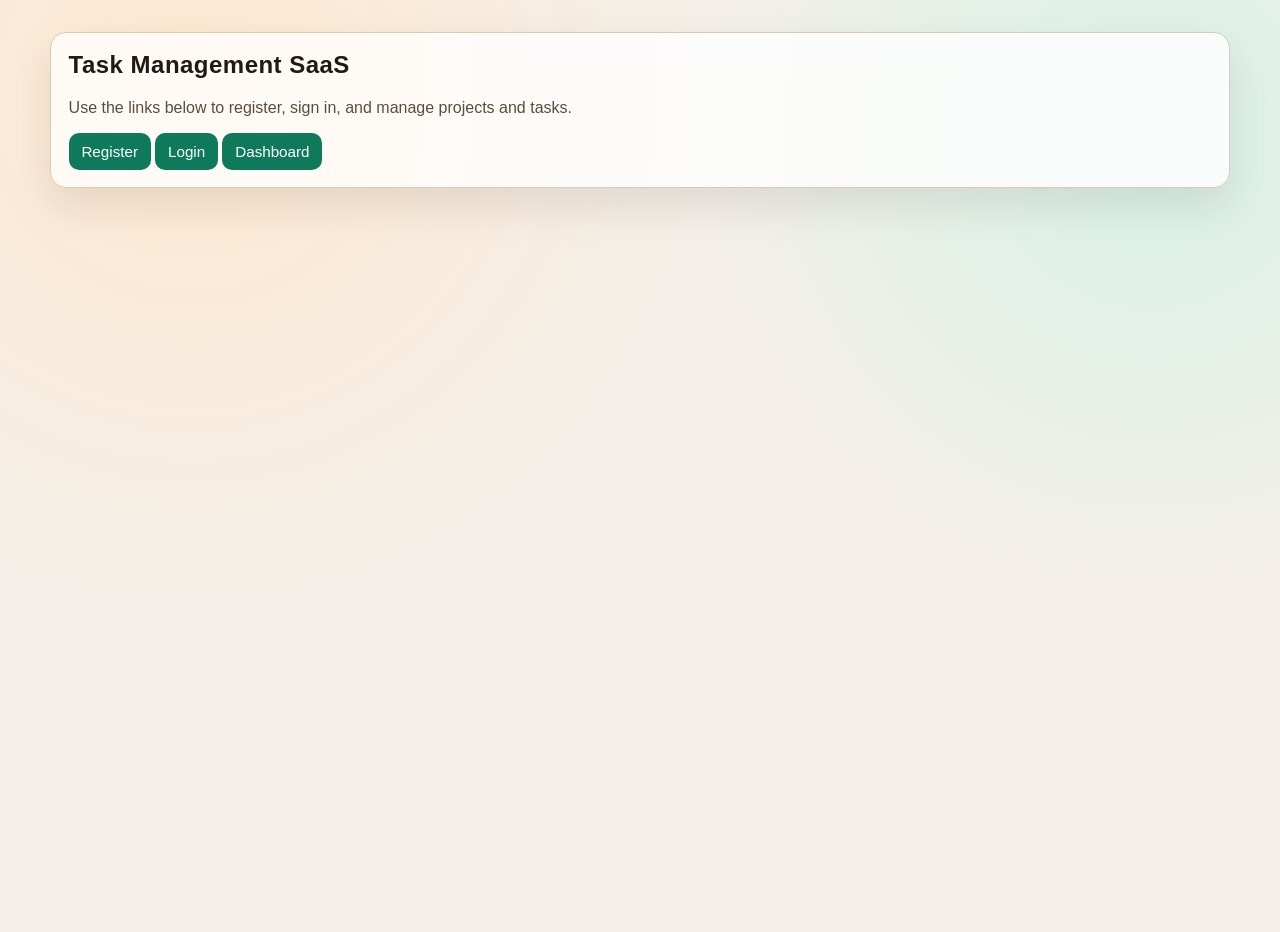
==== target/classes/static/index.html @ 6f67e8f9 "First Commit" ====
<!DOCTYPE html>
<html lang="en">
<head>
  <meta charset="UTF-8" />
  <meta name="viewport" content="width=device-width, initial-scale=1.0" />
  <title>Task Management Platform</title>
  <link rel="stylesheet" href="style.css" />
</head>
<body>
  <main class="container">
    <section class="card">
      <h1>Task Management SaaS</h1>
      <p>Use the links below to register, sign in, and manage projects and tasks.</p>
      <div class="actions">
        <a class="button-link" href="register.html">Register</a>
        <a class="button-link" href="login.html">Login</a>
        <a class="button-link" href="dashboard.html">Dashboard</a>
      </div>
    </section>
  </main>
</body>
</html>
---- target/classes/static/style.css ----
:root {
  --bg: #f3efe8;
  --bg-accent: #ffe8cf;
  --card: #ffffffcc;
  --text: #1f1a16;
  --muted: #5a4d3f;
  --primary: #0f7a5a;
  --primary-hover: #0d684d;
  --danger: #a32620;
  --success: #1d6e37;
  --border: #dcc9b5;
  --shadow: 0 18px 40px rgba(46, 33, 20, 0.1);
}

* {
  box-sizing: border-box;
}

body {
  font-family: "Space Grotesk", "Segoe UI", sans-serif;
  margin: 0;
  background: radial-gradient(circle at 15% 10%, var(--bg-accent), transparent 38%),
    radial-gradient(circle at 90% 15%, #d8f2e7, transparent 32%),
    var(--bg);
  color: var(--text);
  min-height: 100vh;
}

.container {
  width: min(1180px, 94%);
  margin: 2rem auto 3rem;
  position: relative;
}

.card {
  background: var(--card);
  border: 1px solid var(--border);
  border-radius: 16px;
  padding: 1.1rem;
  margin-bottom: 1.1rem;
  box-shadow: var(--shadow);
}

.glass {
  backdrop-filter: blur(8px);
}

h1,
h2,
h3,
h4 {
  margin-top: 0;
  letter-spacing: 0.02em;
}

p {
  color: var(--muted);
}

.top-nav {
  display: flex;
  justify-content: space-between;
  align-items: center;
  gap: 0.75rem;
  flex-wrap: wrap;
  margin-bottom: 1.1rem;
  padding: 0.9rem 1rem;
  border-radius: 16px;
  border: 1px solid var(--border);
  background: #fff7efb8;
}

.nav-left,
.nav-right {
  display: flex;
  gap: 0.65rem;
  flex-wrap: wrap;
  align-items: center;
}

form {
  display: flex;
  flex-direction: column;
  gap: 0.65rem;
}

input,
select,
textarea,
button,
.button-link {
  border-radius: 10px;
  font-size: 0.95rem;
  font-family: inherit;
}

input,
select,
textarea {
  border: 1px solid var(--border);
  padding: 0.62rem 0.7rem;
  background: #fffdfa;
}

select[multiple] {
  min-width: 180px;
}

button,
.button-link {
  background: var(--primary);
  color: #fff;
  border: none;
  padding: 0.63rem 0.8rem;
  cursor: pointer;
  text-decoration: none;
  display: inline-block;
  transition: transform 0.2s ease, background 0.2s ease;
}

button:hover,
.button-link:hover {
  background: var(--primary-hover);
  transform: translateY(-1px);
}

.danger-btn {
  background: var(--danger);
}

.danger-btn:hover {
  background: #8f1f1a;
}

.role-badge {
  display: inline-flex;
  align-items: center;
  padding: 0.35rem 0.7rem;
  border-radius: 999px;
  background: #1b2b21;
  color: #fff;
  font-size: 0.82rem;
  letter-spacing: 0.04em;
  text-transform: uppercase;
}

.dashboard-shell {
  animation: fade-in 0.55s ease;
}

.hero-card {
  border-radius: 18px;
  padding: 1.25rem;
  margin-bottom: 1rem;
  background: linear-gradient(135deg, #fff6ea 0%, #e9f8f2 100%);
  border: 1px solid var(--border);
  box-shadow: var(--shadow);
}

.status {
  margin-top: 0.5rem;
  min-height: 1.2rem;
}

.status.error {
  color: var(--danger);
}

.status.success {
  color: var(--success);
}

.role-cards {
  display: grid;
  grid-template-columns: repeat(auto-fit, minmax(220px, 1fr));
  gap: 0.8rem;
  margin-bottom: 1rem;
}

.role-card {
  border-radius: 14px;
  border: 1px solid var(--border);
  background: #fffaf2;
  padding: 0.9rem;
  box-shadow: var(--shadow);
}

.role-card.admin-card {
  background: linear-gradient(120deg, #fff4e8, #eaf8f1);
}

.role-card.member-card {
  background: linear-gradient(120deg, #e8f4ff, #f2fbf8);
}

.quick-actions {
  display: flex;
  flex-wrap: wrap;
  gap: 0.6rem;
  margin-bottom: 1rem;
}

.metrics-grid {
  display: grid;
  grid-template-columns: repeat(4, minmax(0, 1fr));
  gap: 0.9rem;
  margin-bottom: 1rem;
}

.metric-card {
  background: #fffdfa;
  border: 1px solid var(--border);
  border-radius: 14px;
  padding: 0.8rem;
  box-shadow: var(--shadow);
}

.metric-card.todo {
  border-left: 6px solid #d08c20;
}

.metric-card.progress {
  border-left: 6px solid #2e71d8;
}

.metric-card.done {
  border-left: 6px solid #2e9f4a;
}

.metric-value {
  margin: 0.2rem 0 0;
  font-size: 1.7rem;
  font-weight: 700;
  color: #1b2b21;
}

.panel-grid {
  display: grid;
  grid-template-columns: repeat(2, minmax(0, 1fr));
  gap: 1rem;
}

.section-note {
  margin-top: -0.2rem;
  margin-bottom: 0.8rem;
  font-size: 0.92rem;
}

.hidden {
  display: none !important;
}

.project-grid {
  display: grid;
  gap: 0.75rem;
  margin-top: 0.55rem;
}

.project-item {
  border: 1px solid var(--border);
  border-radius: 14px;
  background: #fffdf8;
  padding: 0.85rem;
}

.project-admin-card {
  display: flex;
  justify-content: space-between;
  gap: 0.8rem;
  align-items: flex-start;
}

.project-title {
  margin: 0 0 0.35rem;
}

.project-meta {
  margin: 0 0 0.5rem;
  font-size: 0.88rem;
}

.project-actions {
  min-width: min(320px, 100%);
  display: grid;
  gap: 0.5rem;
}

.members-wrap {
  display: flex;
  flex-wrap: wrap;
  gap: 0.4rem;
}

.member-chip {
  display: inline-flex;
  align-items: center;
  gap: 0.35rem;
  background: #eef7f2;
  border: 1px solid #cde8dc;
  border-radius: 999px;
  padding: 0.25rem 0.5rem;
  font-size: 0.82rem;
}

.member-chip.owner {
  background: #fff0de;
  border-color: #f2d4b0;
}

.member-chip button {
  padding: 0.1rem 0.35rem;
  font-size: 0.72rem;
}

.task-header {
  display: grid;
  gap: 0.7rem;
}

.filter-row {
  display: flex;
  flex-wrap: wrap;
  gap: 0.55rem;
  align-items: flex-start;
}

.filter-badges {
  display: flex;
  flex-wrap: wrap;
  gap: 0.4rem;
}

.filter-badge {
  background: #edf6f1;
  border: 1px solid #c8e5d9;
  color: #235848;
  border-radius: 999px;
  padding: 0.2rem 0.55rem;
  font-size: 0.8rem;
}

.saved-filters-row {
  display: grid;
  gap: 0.4rem;
}

.saved-filters {
  display: flex;
  flex-wrap: wrap;
  gap: 0.45rem;
}

.saved-filter-item {
  display: inline-flex;
  gap: 0.3rem;
  align-items: center;
}

.saved-filter-item button {
  padding: 0.35rem 0.55rem;
}

.search-notify-grid {
  margin-bottom: 1rem;
}

.search-row {
  display: flex;
  gap: 0.55rem;
  align-items: center;
}

.search-row input {
  flex: 1;
}

.search-results {
  margin-top: 0.7rem;
}

.search-result-grid {
  display: grid;
  grid-template-columns: repeat(3, minmax(0, 1fr));
  gap: 0.7rem;
}

.search-result-grid article {
  border: 1px solid var(--border);
  background: #fffdf9;
  border-radius: 12px;
  padding: 0.6rem;
}

.search-result-grid ul {
  margin: 0;
  padding: 0;
  list-style: none;
  display: grid;
  gap: 0.35rem;
}

.search-result-grid li button {
  width: 100%;
  text-align: left;
}

.notification-head {
  display: flex;
  justify-content: space-between;
  gap: 0.6rem;
  align-items: center;
}

.notification-actions {
  display: flex;
  gap: 0.45rem;
  flex-wrap: wrap;
}

.notification-list {
  display: grid;
  gap: 0.5rem;
}

.notification-item {
  border-radius: 12px;
  border: 1px solid var(--border);
  background: #fff;
  padding: 0.6rem;
  display: flex;
  justify-content: space-between;
  align-items: flex-start;
  gap: 0.5rem;
}

.notification-item.unread {
  border-left: 5px solid #d08c20;
}

.notification-item.read {
  opacity: 0.85;
}

.notification-type {
  margin: 0;
  font-weight: 700;
  color: #254f42;
}

.view-switcher {
  display: flex;
  gap: 0.45rem;
  flex-wrap: wrap;
}

.view-switcher button {
  background: #2f3a34;
}

.view-switcher button.is-active {
  background: #0f7a5a;
}

.alt-view {
  margin-top: 0.85rem;
}

.planner-grid {
  display: grid;
  grid-template-columns: repeat(7, minmax(0, 1fr));
  gap: 0.55rem;
}

.planner-day {
  border: 1px solid var(--border);
  background: #fffdf8;
  border-radius: 12px;
  padding: 0.55rem;
}

.planner-items {
  display: grid;
  gap: 0.35rem;
}

.planner-task {
  width: 100%;
  text-align: left;
  font-size: 0.82rem;
  padding: 0.42rem 0.5rem;
}

.planner-task.todo {
  background: #9d6f1d;
}

.planner-task.in-progress {
  background: #245aa8;
}

.planner-task.done {
  background: #1d7d35;
}

.timeline-list {
  display: grid;
  gap: 0.55rem;
}

.timeline-item {
  border: 1px solid var(--border);
  border-radius: 12px;
  background: #fffdf8;
  padding: 0.6rem;
  display: grid;
  grid-template-columns: 140px 1fr auto;
  align-items: center;
  gap: 0.5rem;
}

.timeline-date {
  font-weight: 700;
  color: #2b5142;
}

.timeline-item.todo {
  border-left: 5px solid #d08c20;
}

.timeline-item.in-progress {
  border-left: 5px solid #2e71d8;
}

.timeline-item.done {
  border-left: 5px solid #2e9f4a;
}

.onboarding-box {
  border: 1px dashed #c6b39b;
  border-radius: 14px;
  background: #fff8ef;
  padding: 0.8rem;
}

.kanban-board {
  margin-top: 0.8rem;
  display: grid;
  grid-template-columns: repeat(3, minmax(0, 1fr));
  gap: 0.8rem;
}

.kanban-column {
  border: 1px solid var(--border);
  border-radius: 14px;
  background: #fffdf8;
  padding: 0.6rem;
  min-height: 280px;
}

.count-chip {
  display: inline-block;
  border-radius: 999px;
  background: #f0f2f1;
  border: 1px solid #d7ddda;
  padding: 0.05rem 0.45rem;
  font-size: 0.78rem;
}

.kanban-dropzone {
  display: grid;
  gap: 0.55rem;
  min-height: 220px;
  padding: 0.2rem;
  border-radius: 10px;
}

.kanban-dropzone.drag-over {
  background: #eef8f3;
  border: 1px dashed #4e9c7f;
}

.kanban-card {
  border: 1px solid var(--border);
  border-radius: 12px;
  padding: 0.65rem;
  background: #fff;
  cursor: grab;
}

.kanban-card h4 {
  margin: 0 0 0.35rem;
}

.kanban-card p {
  margin: 0 0 0.35rem;
}

.task-meta {
  font-size: 0.82rem;
  color: var(--muted);
  margin-bottom: 0.5rem;
}

.task-drawer {
  position: fixed;
  top: 0;
  right: -420px;
  width: min(420px, 94vw);
  height: 100vh;
  background: #fffdf9;
  border-left: 1px solid var(--border);
  box-shadow: -8px 0 24px rgba(0, 0, 0, 0.12);
  transition: right 0.25s ease;
  padding: 1rem;
  overflow-y: auto;
  z-index: 50;
}

.task-drawer.open {
  right: 0;
}

.drawer-head {
  display: flex;
  justify-content: space-between;
  gap: 0.5rem;
  align-items: center;
}

.drawer-form,
.drawer-comment-form,
.drawer-section {
  display: grid;
  gap: 0.55rem;
  margin-top: 0.8rem;
}

.drawer-list {
  display: grid;
  gap: 0.5rem;
}

.drawer-item {
  border: 1px solid var(--border);
  border-radius: 10px;
  padding: 0.5rem;
  background: #fff;
}

.drawer-item p {
  margin: 0.25rem 0 0;
}

.hint {
  color: #7a6d5f;
  font-size: 0.84rem;
}

.empty-state {
  margin: 0;
}

.sr-only {
  position: absolute;
  width: 1px;
  height: 1px;
  padding: 0;
  margin: -1px;
  overflow: hidden;
  clip: rect(0, 0, 0, 0);
  border: 0;
}

@keyframes fade-in {
  from {
    opacity: 0;
    transform: translateY(10px);
  }
  to {
    opacity: 1;
    transform: translateY(0);
  }
}

@media (max-width: 1024px) {
  .panel-grid,
  .kanban-board {
    grid-template-columns: 1fr;
  }

  .search-result-grid,
  .planner-grid {
    grid-template-columns: 1fr;
  }

  .timeline-item {
    grid-template-columns: 1fr;
  }

  .metrics-grid {
    grid-template-columns: repeat(2, minmax(0, 1fr));
  }

  .project-admin-card {
    flex-direction: column;
  }
}

@media (max-width: 640px) {
  .metrics-grid {
    grid-template-columns: 1fr;
  }

  .filter-row {
    flex-direction: column;
  }

  .search-row {
    flex-direction: column;
    align-items: stretch;
  }

  select[multiple] {
    width: 100%;
  }
}
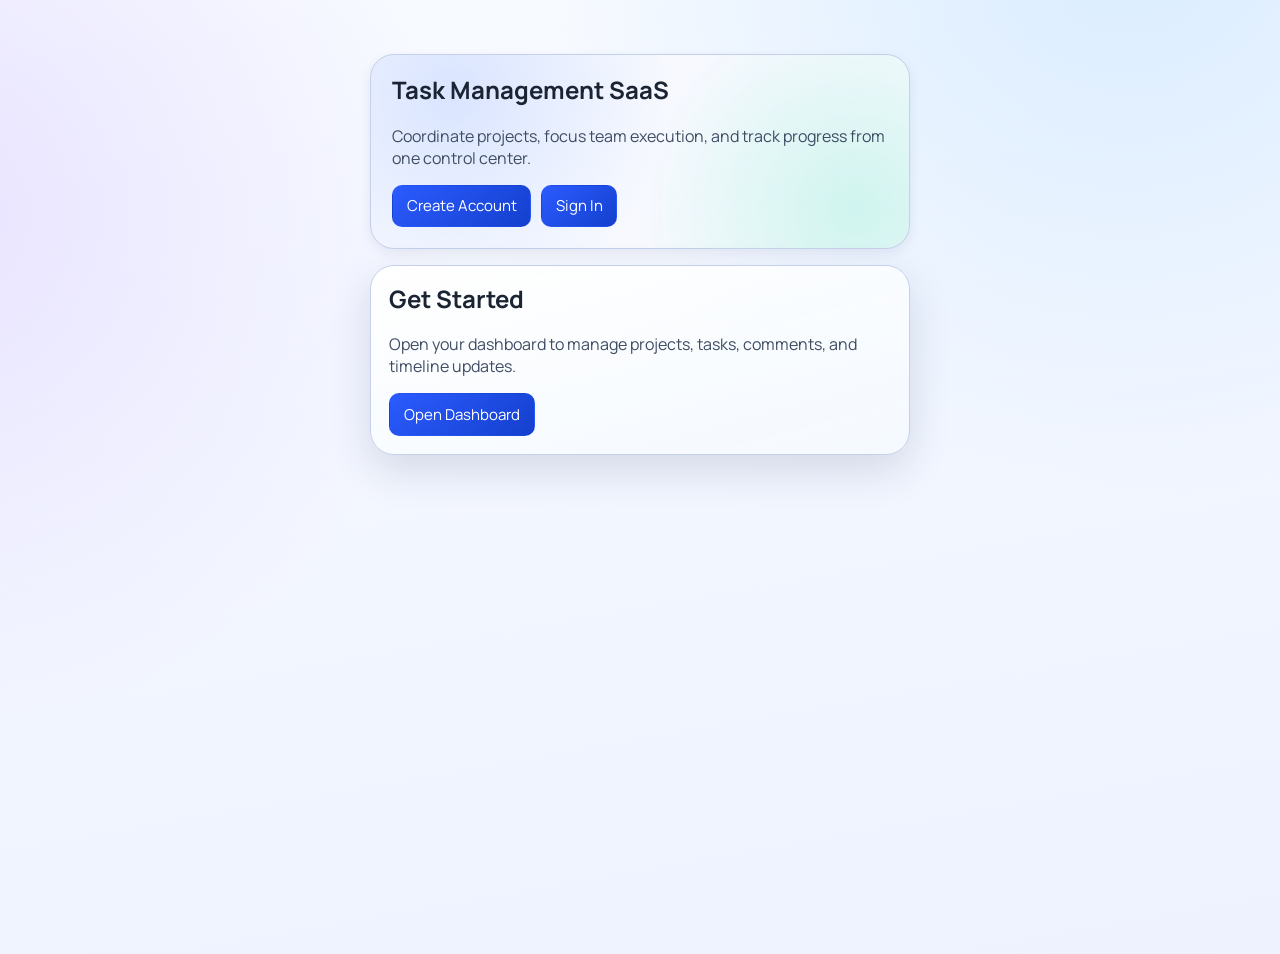
==== commit c16c0a4e: "changed the frontend colors Co-authored-by: Copilot <copilot@github.com>" ====
--- a/target/classes/static/index.html
+++ b/target/classes/static/index.html
@@ -7,14 +7,22 @@
   <link rel="stylesheet" href="style.css" />
 </head>
 <body>
-  <main class="container">
+  <a class="skip-link" href="#mainContent">Skip to content</a>
+  <main class="container auth-shell" id="mainContent">
+    <section class="auth-brand">
+      <h1>Task Management SaaS</h1>
+      <p>Coordinate projects, focus team execution, and track progress from one control center.</p>
+      <div class="hero-actions">
+        <a class="button-link" href="register.html">Create Account</a>
+        <a class="button-link" href="login.html">Sign In</a>
+      </div>
+    </section>
+
     <section class="card">
-      <h1>Task Management SaaS</h1>
-      <p>Use the links below to register, sign in, and manage projects and tasks.</p>
+      <h2>Get Started</h2>
+      <p>Open your dashboard to manage projects, tasks, comments, and timeline updates.</p>
       <div class="actions">
-        <a class="button-link" href="register.html">Register</a>
-        <a class="button-link" href="login.html">Login</a>
-        <a class="button-link" href="dashboard.html">Dashboard</a>
+        <a class="button-link" href="dashboard.html">Open Dashboard</a>
       </div>
     </section>
   </main>
--- a/target/classes/static/style.css
+++ b/target/classes/static/style.css
@@ -1,15 +1,25 @@
+@import url("https://fonts.googleapis.com/css2?family=Manrope:wght@400;500;600;700;800&display=swap");
+
 :root {
-  --bg: #f3efe8;
-  --bg-accent: #ffe8cf;
-  --card: #ffffffcc;
-  --text: #1f1a16;
-  --muted: #5a4d3f;
-  --primary: #0f7a5a;
-  --primary-hover: #0d684d;
-  --danger: #a32620;
-  --success: #1d6e37;
-  --border: #dcc9b5;
-  --shadow: 0 18px 40px rgba(46, 33, 20, 0.1);
+  --surface-0: #f6f8ff;
+  --surface-1: #ffffff;
+  --surface-2: #eef2ff;
+  --text-strong: #1b2433;
+  --text-muted: #3f4d63;
+  --primary: #2b5bff;
+  --primary-dark: #1440cd;
+  --primary-soft: #dfe8ff;
+  --danger: #b4232b;
+  --success: #0c7a4c;
+  --warning: #a55a00;
+  --border: #c5d0ea;
+  --focus: #0c63ff;
+  --radius-xs: 10px;
+  --radius-sm: 14px;
+  --radius-md: 18px;
+  --radius-lg: 24px;
+  --shadow-sm: 0 4px 12px rgba(21, 40, 84, 0.08);
+  --shadow-md: 0 16px 42px rgba(21, 40, 84, 0.14);
 }
 
 * {
@@ -17,32 +27,14 @@
 }
 
 body {
-  font-family: "Space Grotesk", "Segoe UI", sans-serif;
   margin: 0;
-  background: radial-gradient(circle at 15% 10%, var(--bg-accent), transparent 38%),
-    radial-gradient(circle at 90% 15%, #d8f2e7, transparent 32%),
-    var(--bg);
-  color: var(--text);
   min-height: 100vh;
-}
-
-.container {
-  width: min(1180px, 94%);
-  margin: 2rem auto 3rem;
-  position: relative;
-}
-
-.card {
-  background: var(--card);
-  border: 1px solid var(--border);
-  border-radius: 16px;
-  padding: 1.1rem;
-  margin-bottom: 1.1rem;
-  box-shadow: var(--shadow);
-}
-
-.glass {
-  backdrop-filter: blur(8px);
+  color: var(--text-strong);
+  font-family: "Manrope", "Segoe UI", sans-serif;
+  background:
+    radial-gradient(circle at 88% -8%, #d9ecff 0, transparent 38%),
+    radial-gradient(circle at -6% 22%, #e8e3ff 0, transparent 34%),
+    linear-gradient(170deg, #f8fbff 0%, #eef2ff 100%);
 }
 
 h1,
@@ -50,11 +42,51 @@
 h3,
 h4 {
   margin-top: 0;
-  letter-spacing: 0.02em;
+  color: var(--text-strong);
+  line-height: 1.2;
 }
 
 p {
-  color: var(--muted);
+  color: var(--text-muted);
+}
+
+a {
+  color: var(--primary-dark);
+}
+
+.container {
+  width: min(1220px, 94%);
+  margin: 1.5rem auto 2.75rem;
+  position: relative;
+}
+
+.skip-link {
+  position: absolute;
+  top: -42px;
+  left: 10px;
+  z-index: 120;
+  background: #102242;
+  color: #fff;
+  padding: 0.45rem 0.7rem;
+  border-radius: 8px;
+  text-decoration: none;
+}
+
+.skip-link:focus-visible {
+  top: 10px;
+}
+
+.card {
+  background: linear-gradient(165deg, rgba(255, 255, 255, 0.96), rgba(245, 249, 255, 0.95));
+  border: 1px solid var(--border);
+  border-radius: var(--radius-md);
+  padding: 1.15rem;
+  margin-bottom: 1.15rem;
+  box-shadow: var(--shadow-md);
+}
+
+.glass {
+  backdrop-filter: blur(10px);
 }
 
 .top-nav {
@@ -63,17 +95,19 @@
   align-items: center;
   gap: 0.75rem;
   flex-wrap: wrap;
-  margin-bottom: 1.1rem;
-  padding: 0.9rem 1rem;
-  border-radius: 16px;
-  border: 1px solid var(--border);
-  background: #fff7efb8;
+  margin-bottom: 1rem;
+  padding: 0.75rem 1rem;
+  border-radius: var(--radius-md);
+  border: 1px solid var(--border);
+  background: linear-gradient(150deg, rgba(255, 255, 255, 0.98), rgba(238, 243, 255, 0.94));
+  box-shadow: var(--shadow-sm);
 }
 
 .nav-left,
-.nav-right {
-  display: flex;
-  gap: 0.65rem;
+.nav-right,
+.actions {
+  display: flex;
+  gap: 0.6rem;
   flex-wrap: wrap;
   align-items: center;
 }
@@ -82,6 +116,12 @@
   display: flex;
   flex-direction: column;
   gap: 0.65rem;
+}
+
+label {
+  font-size: 0.88rem;
+  font-weight: 700;
+  color: #2c3a52;
 }
 
 input,
@@ -89,161 +129,192 @@
 textarea,
 button,
 .button-link {
-  border-radius: 10px;
-  font-size: 0.95rem;
+  border-radius: var(--radius-xs);
+  font-size: 0.94rem;
   font-family: inherit;
 }
 
 input,
 select,
 textarea {
-  border: 1px solid var(--border);
-  padding: 0.62rem 0.7rem;
-  background: #fffdfa;
+  border: 1px solid #9aacd6;
+  padding: 0.66rem 0.72rem;
+  background: #fff;
+  color: #17263f;
+}
+
+input::placeholder,
+textarea::placeholder {
+  color: #566683;
 }
 
 select[multiple] {
-  min-width: 180px;
+  min-width: 190px;
 }
 
 button,
 .button-link {
-  background: var(--primary);
+  background: linear-gradient(140deg, var(--primary) 0%, var(--primary-dark) 100%);
   color: #fff;
-  border: none;
-  padding: 0.63rem 0.8rem;
+  border: 1px solid transparent;
+  padding: 0.62rem 0.86rem;
   cursor: pointer;
   text-decoration: none;
-  display: inline-block;
-  transition: transform 0.2s ease, background 0.2s ease;
+  display: inline-flex;
+  align-items: center;
+  justify-content: center;
+  transition: transform 0.18s ease, box-shadow 0.18s ease, background 0.18s ease;
 }
 
 button:hover,
 .button-link:hover {
-  background: var(--primary-hover);
   transform: translateY(-1px);
+  box-shadow: 0 8px 16px rgba(31, 77, 220, 0.3);
 }
 
 .danger-btn {
-  background: var(--danger);
+  background: linear-gradient(150deg, #cb303d, #951727);
 }
 
 .danger-btn:hover {
-  background: #8f1f1a;
+  box-shadow: 0 8px 16px rgba(149, 23, 39, 0.3);
+}
+
+input:focus-visible,
+select:focus-visible,
+textarea:focus-visible,
+button:focus-visible,
+.button-link:focus-visible,
+.kanban-card:focus-visible,
+.planner-task:focus-visible {
+  outline: 3px solid var(--focus);
+  outline-offset: 2px;
+  box-shadow: 0 0 0 6px rgba(12, 99, 255, 0.22);
 }
 
 .role-badge {
   display: inline-flex;
   align-items: center;
-  padding: 0.35rem 0.7rem;
+  padding: 0.34rem 0.72rem;
   border-radius: 999px;
-  background: #1b2b21;
+  background: #213b88;
   color: #fff;
-  font-size: 0.82rem;
+  font-size: 0.79rem;
+  font-weight: 700;
   letter-spacing: 0.04em;
   text-transform: uppercase;
 }
 
 .dashboard-shell {
-  animation: fade-in 0.55s ease;
+  animation: fade-in 0.45s ease;
 }
 
 .hero-card {
-  border-radius: 18px;
-  padding: 1.25rem;
+  border-radius: var(--radius-lg);
+  padding: 1.3rem;
   margin-bottom: 1rem;
-  background: linear-gradient(135deg, #fff6ea 0%, #e9f8f2 100%);
-  border: 1px solid var(--border);
-  box-shadow: var(--shadow);
+  background:
+    radial-gradient(circle at 0% 0%, rgba(222, 232, 255, 0.92), transparent 50%),
+    radial-gradient(circle at 100% 100%, rgba(215, 245, 238, 0.92), transparent 52%),
+    #f8faff;
+  border: 1px solid var(--border);
+}
+
+.hero-card h1 {
+  margin-bottom: 0.5rem;
+  font-weight: 800;
+  letter-spacing: 0.01em;
 }
 
 .status {
-  margin-top: 0.5rem;
+  margin-top: 0.55rem;
   min-height: 1.2rem;
+  font-size: 0.9rem;
+  font-weight: 700;
 }
 
 .status.error {
-  color: var(--danger);
+  color: #9f1626;
 }
 
 .status.success {
-  color: var(--success);
+  color: #0d7448;
 }
 
 .role-cards {
   display: grid;
   grid-template-columns: repeat(auto-fit, minmax(220px, 1fr));
-  gap: 0.8rem;
+  gap: 0.82rem;
   margin-bottom: 1rem;
 }
 
 .role-card {
-  border-radius: 14px;
-  border: 1px solid var(--border);
-  background: #fffaf2;
+  border-radius: var(--radius-sm);
+  border: 1px solid var(--border);
+  background: #fdfdff;
   padding: 0.9rem;
-  box-shadow: var(--shadow);
+  box-shadow: var(--shadow-sm);
 }
 
 .role-card.admin-card {
-  background: linear-gradient(120deg, #fff4e8, #eaf8f1);
+  background: linear-gradient(140deg, #f4f7ff, #ebf4ff);
 }
 
 .role-card.member-card {
-  background: linear-gradient(120deg, #e8f4ff, #f2fbf8);
+  background: linear-gradient(140deg, #f5f5ff, #edf6ff);
 }
 
 .quick-actions {
   display: flex;
   flex-wrap: wrap;
-  gap: 0.6rem;
+  gap: 0.55rem;
   margin-bottom: 1rem;
 }
 
 .metrics-grid {
   display: grid;
   grid-template-columns: repeat(4, minmax(0, 1fr));
-  gap: 0.9rem;
+  gap: 0.85rem;
   margin-bottom: 1rem;
 }
 
 .metric-card {
-  background: #fffdfa;
-  border: 1px solid var(--border);
-  border-radius: 14px;
+  background: #fdfdff;
+  border: 1px solid var(--border);
+  border-radius: var(--radius-sm);
   padding: 0.8rem;
-  box-shadow: var(--shadow);
+  box-shadow: var(--shadow-sm);
 }
 
 .metric-card.todo {
-  border-left: 6px solid #d08c20;
+  border-left: 6px solid #a55a00;
 }
 
 .metric-card.progress {
-  border-left: 6px solid #2e71d8;
+  border-left: 6px solid #1558cc;
 }
 
 .metric-card.done {
-  border-left: 6px solid #2e9f4a;
+  border-left: 6px solid #0c7a4c;
 }
 
 .metric-value {
-  margin: 0.2rem 0 0;
-  font-size: 1.7rem;
-  font-weight: 700;
-  color: #1b2b21;
+  margin: 0.18rem 0 0;
+  font-size: 1.72rem;
+  font-weight: 800;
+  color: #13253e;
 }
 
 .panel-grid {
   display: grid;
   grid-template-columns: repeat(2, minmax(0, 1fr));
-  gap: 1rem;
+  gap: 0.95rem;
 }
 
 .section-note {
-  margin-top: -0.2rem;
+  margin-top: -0.15rem;
   margin-bottom: 0.8rem;
-  font-size: 0.92rem;
+  font-size: 0.9rem;
 }
 
 .hidden {
@@ -252,15 +323,15 @@
 
 .project-grid {
   display: grid;
-  gap: 0.75rem;
+  gap: 0.72rem;
   margin-top: 0.55rem;
 }
 
 .project-item {
   border: 1px solid var(--border);
-  border-radius: 14px;
-  background: #fffdf8;
-  padding: 0.85rem;
+  border-radius: var(--radius-sm);
+  background: #fbfdff;
+  padding: 0.82rem;
 }
 
 .project-admin-card {
@@ -276,7 +347,7 @@
 
 .project-meta {
   margin: 0 0 0.5rem;
-  font-size: 0.88rem;
+  font-size: 0.87rem;
 }
 
 .project-actions {
@@ -288,23 +359,23 @@
 .members-wrap {
   display: flex;
   flex-wrap: wrap;
-  gap: 0.4rem;
+  gap: 0.42rem;
 }
 
 .member-chip {
   display: inline-flex;
   align-items: center;
   gap: 0.35rem;
-  background: #eef7f2;
-  border: 1px solid #cde8dc;
+  background: #e9f0ff;
+  border: 1px solid #bfd0f8;
   border-radius: 999px;
   padding: 0.25rem 0.5rem;
-  font-size: 0.82rem;
+  font-size: 0.8rem;
 }
 
 .member-chip.owner {
-  background: #fff0de;
-  border-color: #f2d4b0;
+  background: #ebf7ff;
+  border-color: #b2dcff;
 }
 
 .member-chip button {
@@ -314,34 +385,35 @@
 
 .task-header {
   display: grid;
-  gap: 0.7rem;
+  gap: 0.68rem;
 }
 
 .filter-row {
   display: flex;
   flex-wrap: wrap;
-  gap: 0.55rem;
+  gap: 0.52rem;
   align-items: flex-start;
 }
 
 .filter-badges {
   display: flex;
   flex-wrap: wrap;
-  gap: 0.4rem;
+  gap: 0.35rem;
 }
 
 .filter-badge {
-  background: #edf6f1;
-  border: 1px solid #c8e5d9;
-  color: #235848;
+  background: #e9f0ff;
+  border: 1px solid #bfd0f8;
+  color: #213b88;
   border-radius: 999px;
   padding: 0.2rem 0.55rem;
-  font-size: 0.8rem;
+  font-size: 0.79rem;
+  font-weight: 700;
 }
 
 .saved-filters-row {
   display: grid;
-  gap: 0.4rem;
+  gap: 0.35rem;
 }
 
 .saved-filters {
@@ -386,7 +458,7 @@
 
 .search-result-grid article {
   border: 1px solid var(--border);
-  background: #fffdf9;
+  background: #fdfdff;
   border-radius: 12px;
   padding: 0.6rem;
 }
@@ -434,46 +506,46 @@
 }
 
 .notification-item.unread {
-  border-left: 5px solid #d08c20;
+  border-left: 5px solid #1558cc;
 }
 
 .notification-item.read {
-  opacity: 0.85;
+  opacity: 0.9;
 }
 
 .notification-type {
   margin: 0;
-  font-weight: 700;
-  color: #254f42;
+  font-weight: 800;
+  color: #20376f;
 }
 
 .view-switcher {
   display: flex;
-  gap: 0.45rem;
+  gap: 0.42rem;
   flex-wrap: wrap;
 }
 
 .view-switcher button {
-  background: #2f3a34;
+  background: #2a3a5f;
 }
 
 .view-switcher button.is-active {
-  background: #0f7a5a;
+  background: linear-gradient(140deg, var(--primary) 0%, var(--primary-dark) 100%);
 }
 
 .alt-view {
-  margin-top: 0.85rem;
+  margin-top: 0.82rem;
 }
 
 .planner-grid {
   display: grid;
   grid-template-columns: repeat(7, minmax(0, 1fr));
-  gap: 0.55rem;
+  gap: 0.52rem;
 }
 
 .planner-day {
   border: 1px solid var(--border);
-  background: #fffdf8;
+  background: #fdfdff;
   border-radius: 12px;
   padding: 0.55rem;
 }
@@ -491,15 +563,15 @@
 }
 
 .planner-task.todo {
-  background: #9d6f1d;
+  background: #8a4900;
 }
 
 .planner-task.in-progress {
-  background: #245aa8;
+  background: #124aa8;
 }
 
 .planner-task.done {
-  background: #1d7d35;
+  background: #0a6f45;
 }
 
 .timeline-list {
@@ -510,7 +582,7 @@
 .timeline-item {
   border: 1px solid var(--border);
   border-radius: 12px;
-  background: #fffdf8;
+  background: #fdfdff;
   padding: 0.6rem;
   display: grid;
   grid-template-columns: 140px 1fr auto;
@@ -519,27 +591,27 @@
 }
 
 .timeline-date {
-  font-weight: 700;
-  color: #2b5142;
+  font-weight: 800;
+  color: #20376f;
 }
 
 .timeline-item.todo {
-  border-left: 5px solid #d08c20;
+  border-left: 5px solid #a55a00;
 }
 
 .timeline-item.in-progress {
-  border-left: 5px solid #2e71d8;
+  border-left: 5px solid #1558cc;
 }
 
 .timeline-item.done {
-  border-left: 5px solid #2e9f4a;
+  border-left: 5px solid #0c7a4c;
 }
 
 .onboarding-box {
-  border: 1px dashed #c6b39b;
-  border-radius: 14px;
-  background: #fff8ef;
-  padding: 0.8rem;
+  border: 1px dashed #8ca2d6;
+  border-radius: var(--radius-sm);
+  background: #f2f6ff;
+  padding: 0.82rem;
 }
 
 .kanban-board {
@@ -551,8 +623,8 @@
 
 .kanban-column {
   border: 1px solid var(--border);
-  border-radius: 14px;
-  background: #fffdf8;
+  border-radius: var(--radius-sm);
+  background: linear-gradient(160deg, #fcfdff, #f4f7ff);
   padding: 0.6rem;
   min-height: 280px;
 }
@@ -560,10 +632,11 @@
 .count-chip {
   display: inline-block;
   border-radius: 999px;
-  background: #f0f2f1;
-  border: 1px solid #d7ddda;
+  background: #ebf0ff;
+  border: 1px solid #b8c9f4;
   padding: 0.05rem 0.45rem;
   font-size: 0.78rem;
+  color: #253f7f;
 }
 
 .kanban-dropzone {
@@ -575,8 +648,8 @@
 }
 
 .kanban-dropzone.drag-over {
-  background: #eef8f3;
-  border: 1px dashed #4e9c7f;
+  background: #e9f0ff;
+  border: 1px dashed #4e79df;
 }
 
 .kanban-card {
@@ -585,6 +658,7 @@
   padding: 0.65rem;
   background: #fff;
   cursor: grab;
+  box-shadow: var(--shadow-sm);
 }
 
 .kanban-card h4 {
@@ -597,7 +671,7 @@
 
 .task-meta {
   font-size: 0.82rem;
-  color: var(--muted);
+  color: var(--text-muted);
   margin-bottom: 0.5rem;
 }
 
@@ -607,9 +681,9 @@
   right: -420px;
   width: min(420px, 94vw);
   height: 100vh;
-  background: #fffdf9;
+  background: #fcfdff;
   border-left: 1px solid var(--border);
-  box-shadow: -8px 0 24px rgba(0, 0, 0, 0.12);
+  box-shadow: -8px 0 24px rgba(16, 34, 66, 0.18);
   transition: right 0.25s ease;
   padding: 1rem;
   overflow-y: auto;
@@ -652,12 +726,44 @@
 }
 
 .hint {
-  color: #7a6d5f;
+  color: #4a5b74;
   font-size: 0.84rem;
 }
 
 .empty-state {
   margin: 0;
+}
+
+.auth-shell {
+  max-width: 540px;
+  margin: 6vh auto 0;
+}
+
+.auth-shell .card {
+  border-radius: var(--radius-lg);
+}
+
+.auth-brand {
+  margin-bottom: 1rem;
+  padding: 1.3rem;
+  border-radius: var(--radius-lg);
+  background:
+    radial-gradient(circle at 15% 20%, rgba(214, 226, 255, 0.9), transparent 45%),
+    radial-gradient(circle at 90% 80%, rgba(203, 244, 237, 0.9), transparent 42%),
+    #f7f9ff;
+  border: 1px solid var(--border);
+  box-shadow: var(--shadow-sm);
+}
+
+.auth-brand p {
+  margin: 0;
+}
+
+.hero-actions {
+  margin-top: 1rem;
+  display: flex;
+  flex-wrap: wrap;
+  gap: 0.6rem;
 }
 
 .sr-only {
@@ -674,7 +780,7 @@
 @keyframes fade-in {
   from {
     opacity: 0;
-    transform: translateY(10px);
+    transform: translateY(8px);
   }
   to {
     opacity: 1;
@@ -684,43 +790,79 @@
 
 @media (max-width: 1024px) {
   .panel-grid,
-  .kanban-board {
+  .kanban-board,
+  .planner-grid,
+  .search-result-grid {
     grid-template-columns: 1fr;
   }
 
-  .search-result-grid,
-  .planner-grid {
-    grid-template-columns: 1fr;
+  .metrics-grid {
+    grid-template-columns: repeat(2, minmax(0, 1fr));
   }
 
   .timeline-item {
     grid-template-columns: 1fr;
   }
 
-  .metrics-grid {
-    grid-template-columns: repeat(2, minmax(0, 1fr));
-  }
-
   .project-admin-card {
     flex-direction: column;
   }
 }
 
-@media (max-width: 640px) {
-  .metrics-grid {
-    grid-template-columns: 1fr;
-  }
-
-  .filter-row {
-    flex-direction: column;
-  }
-
+@media (max-width: 768px) {
+  .container {
+    width: min(100%, 96%);
+    margin-top: 1rem;
+    margin-bottom: 1.75rem;
+  }
+
+  .card,
+  .hero-card,
+  .top-nav {
+    border-radius: 14px;
+    padding: 0.9rem;
+  }
+
+  .task-drawer {
+    width: 100vw;
+    right: -100vw;
+    border-left: none;
+  }
+
+  .quick-actions,
+  .notification-head,
   .search-row {
     flex-direction: column;
     align-items: stretch;
   }
+}
+
+@media (max-width: 560px) {
+  .metrics-grid,
+  .role-cards {
+    grid-template-columns: 1fr;
+  }
+
+  .filter-row {
+    flex-direction: column;
+  }
+
+  .saved-filter-item,
+  .nav-left,
+  .nav-right,
+  .actions {
+    width: 100%;
+  }
+
+  .saved-filter-item button,
+  .nav-left .button-link,
+  .nav-right button,
+  .actions .button-link {
+    width: 100%;
+  }
 
   select[multiple] {
     width: 100%;
-  }
-}
+    min-width: 100%;
+  }
+}
